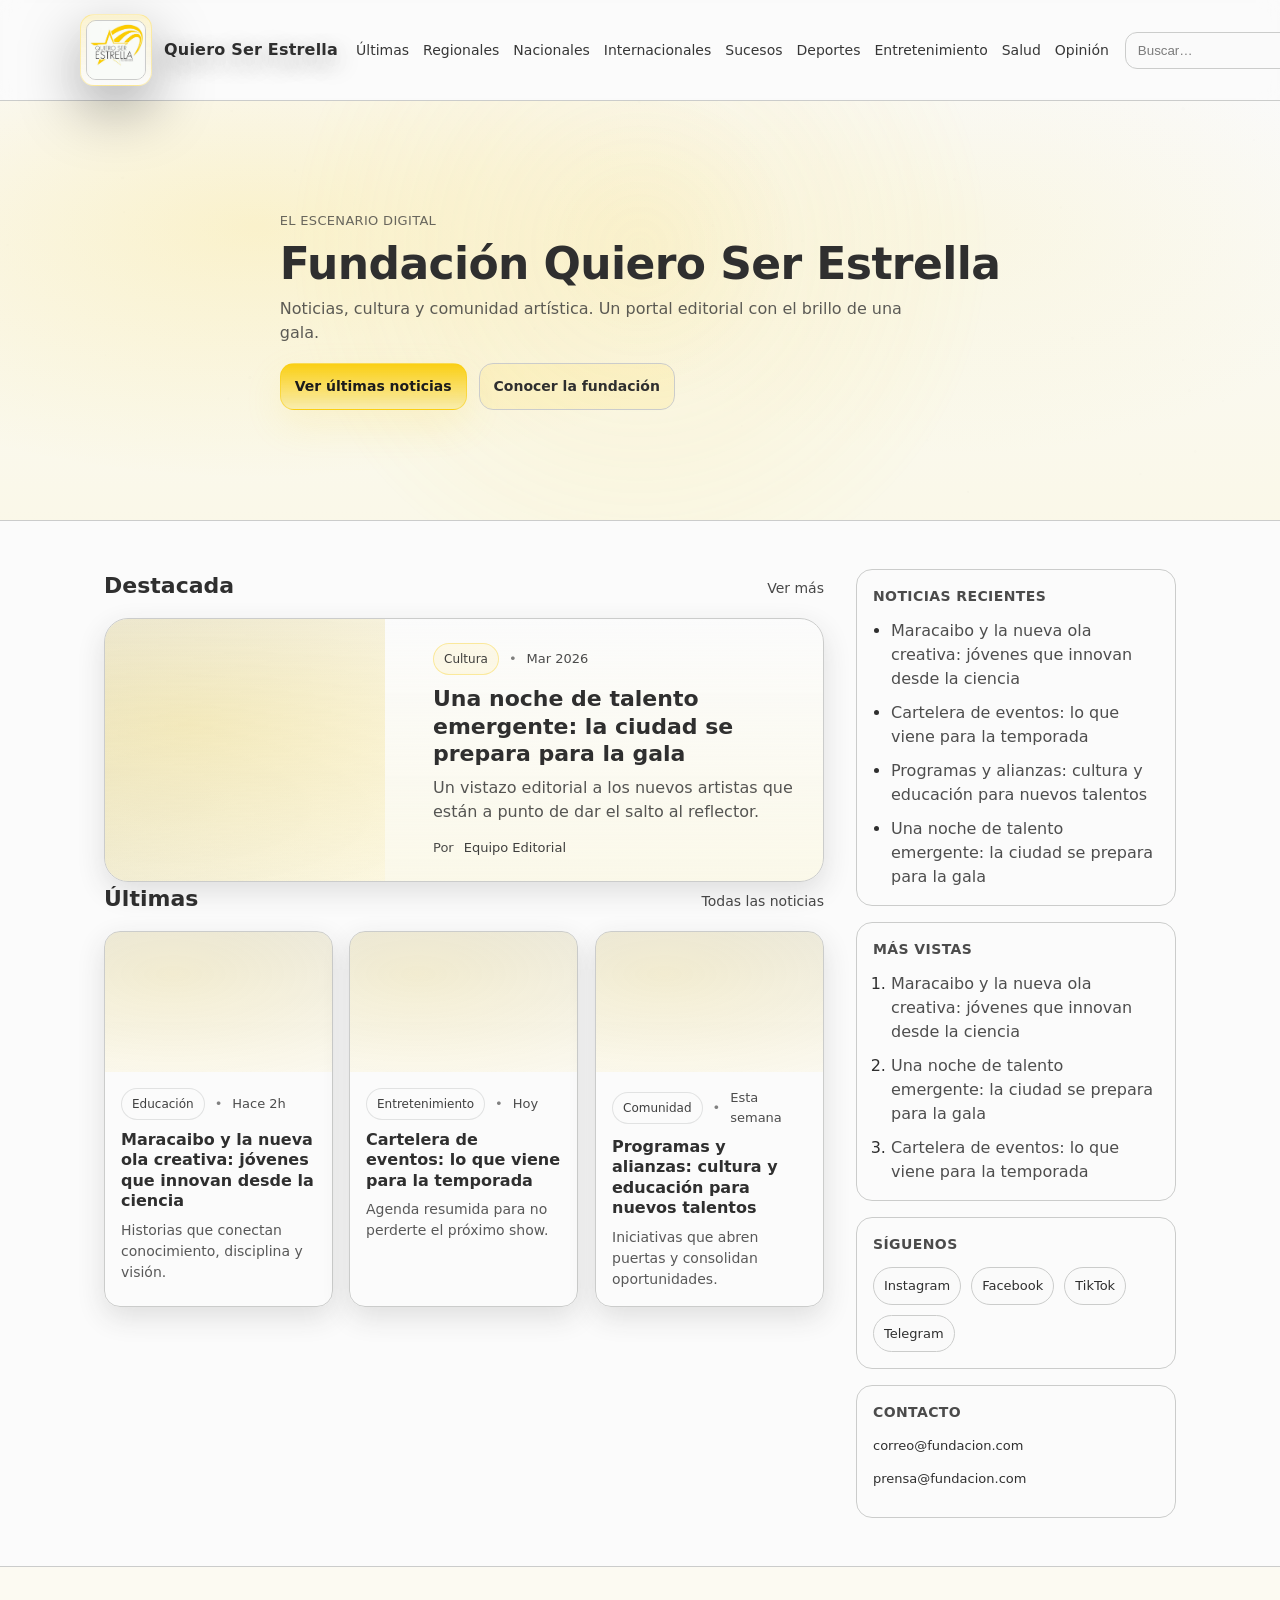
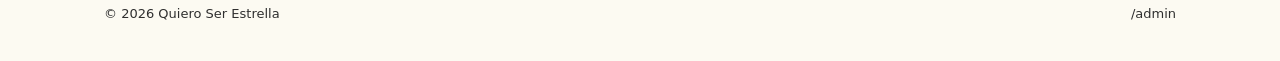
==== index.html @ ea4c4b0c "Mockup inicial: modo claro + logo PNG + mejoras de legibilidad" ====
<!doctype html>
<html lang="es">
<head>
  <meta charset="utf-8" />
  <meta name="viewport" content="width=device-width, initial-scale=1" />
  <title>Quiero Ser Estrella — Portal</title>
  <meta name="description" content="Portal de noticias y cultura de Fundación Quiero Ser Estrella." />
  <link rel="preload" href="./css/tokens.css" as="style" />
  <link rel="stylesheet" href="./css/tokens.css" />
  <link rel="stylesheet" href="./css/base.css" />
  <link rel="stylesheet" href="./css/layout.css" />
  <link rel="stylesheet" href="./css/components.css" />
  <link rel="stylesheet" href="./css/effects.css" />
</head>
<body>
  <a class="skip-link" href="#contenido">Saltar al contenido</a>

  <header class="site-header">
    <div class="container header-inner">
      <a class="brand" href="./">
        <span class="brand-logo-wrap" aria-hidden="true">
          <img class="brand-logo" src="./quieroserestrella-logo.png" alt="" />
        </span>
        <span class="brand-text">Quiero Ser Estrella</span>
      </a>

      <nav class="nav" aria-label="Navegación principal">
        <a class="nav-link" href="#ultimas">Últimas</a>

        <div class="nav-item">
          <a class="nav-link" href="#">Regionales</a>
          <div class="nav-menu" role="menu">
            <a class="nav-menu-link" href="#">Zulia</a>
            <a class="nav-menu-link" href="#">Religión</a>
            <a class="nav-menu-link" href="#">Meteorología</a>
          </div>
        </div>

        <div class="nav-item">
          <a class="nav-link" href="#">Nacionales</a>
          <div class="nav-menu" role="menu">
            <a class="nav-menu-link" href="#">Economía</a>
            <a class="nav-menu-link" href="#">Política</a>
            <a class="nav-menu-link" href="#">Cultura</a>
          </div>
        </div>

        <a class="nav-link" href="#">Internacionales</a>
        <a class="nav-link" href="#">Sucesos</a>

        <div class="nav-item">
          <a class="nav-link" href="#">Deportes</a>
          <div class="nav-menu" role="menu">
            <a class="nav-menu-link" href="#">Béisbol</a>
            <a class="nav-menu-link" href="#">Fútbol</a>
            <a class="nav-menu-link" href="#">Baloncesto</a>
            <a class="nav-menu-link" href="#">Tenis</a>
          </div>
        </div>

        <div class="nav-item">
          <a class="nav-link" href="#">Entretenimiento</a>
          <div class="nav-menu" role="menu">
            <a class="nav-menu-link" href="#">Farándula</a>
            <a class="nav-menu-link" href="#">Música</a>
            <a class="nav-menu-link" href="#">Música Latina</a>
          </div>
        </div>

        <a class="nav-link" href="#">Salud</a>
        <a class="nav-link" href="#">Opinión</a>
      </nav>

      <form class="search" role="search">
        <label class="sr-only" for="q">Buscar</label>
        <input id="q" class="search-input" name="q" type="search" placeholder="Buscar…" autocomplete="off" />
        <button class="search-btn" type="submit">Buscar</button>
      </form>
    </div>
  </header>

  <main id="contenido">
    <section class="hero">
      <canvas class="hero-canvas" data-particles aria-hidden="true"></canvas>
      <div class="container hero-inner">
        <p class="hero-kicker">El escenario digital</p>
        <h1 class="hero-title">Fundación Quiero Ser Estrella</h1>
        <p class="hero-subtitle">Noticias, cultura y comunidad artística. Un portal editorial con el brillo de una gala.</p>
        <div class="hero-actions">
          <a class="btn btn-primary" href="#ultimas">Ver últimas noticias</a>
          <a class="btn btn-ghost" href="#">Conocer la fundación</a>
        </div>
      </div>
    </section>

    <section class="section">
      <div class="container grid-main">
        <div>
          <div class="section-header">
            <h2 class="section-title">Destacada</h2>
            <a class="section-link" href="#">Ver más</a>
          </div>

          <article class="featured" data-tilt>
            <div class="featured-media"></div>
            <div class="featured-body">
              <div class="meta">
                <span class="pill">Cultura</span>
                <span class="meta-dot" aria-hidden="true">•</span>
                <span>Mar 2026</span>
              </div>
              <h3 class="featured-title"><a class="card-link" href="./noticias/gala-talento-emergente.html">Una noche de talento emergente: la ciudad se prepara para la gala</a></h3>
              <p class="featured-excerpt">Un vistazo editorial a los nuevos artistas que están a punto de dar el salto al reflector.</p>
              <div class="meta">Por <a href="#">Equipo Editorial</a></div>
            </div>
          </article>

          <div class="section-header" id="ultimas">
            <h2 class="section-title">Últimas</h2>
            <a class="section-link" href="#">Todas las noticias</a>
          </div>

          <div class="cards">
            <article class="card" data-tilt>
              <div class="card-media"></div>
              <div class="card-body">
                <div class="meta">
                  <span class="pill pill-soft">Educación</span>
                  <span class="meta-dot" aria-hidden="true">•</span>
                  <span>Hace 2h</span>
                </div>
                <h3 class="card-title"><a class="card-link" href="./noticias/maracaibo-robotica.html">Maracaibo y la nueva ola creativa: jóvenes que innovan desde la ciencia</a></h3>
                <p class="card-excerpt">Historias que conectan conocimiento, disciplina y visión.</p>
              </div>
            </article>

            <article class="card" data-tilt>
              <div class="card-media"></div>
              <div class="card-body">
                <div class="meta">
                  <span class="pill pill-soft">Entretenimiento</span>
                  <span class="meta-dot" aria-hidden="true">•</span>
                  <span>Hoy</span>
                </div>
                <h3 class="card-title"><a class="card-link" href="./noticias/cartelera-temporada.html">Cartelera de eventos: lo que viene para la temporada</a></h3>
                <p class="card-excerpt">Agenda resumida para no perderte el próximo show.</p>
              </div>
            </article>

            <article class="card" data-tilt>
              <div class="card-media"></div>
              <div class="card-body">
                <div class="meta">
                  <span class="pill pill-soft">Comunidad</span>
                  <span class="meta-dot" aria-hidden="true">•</span>
                  <span>Esta semana</span>
                </div>
                <h3 class="card-title"><a class="card-link" href="./noticias/alianzas-comunidad.html">Programas y alianzas: cultura y educación para nuevos talentos</a></h3>
                <p class="card-excerpt">Iniciativas que abren puertas y consolidan oportunidades.</p>
              </div>
            </article>
          </div>
        </div>

        <aside class="sidebar" aria-label="Barra lateral">
          <section class="panel">
            <h2 class="panel-title">Noticias recientes</h2>
            <ul class="list">
              <li><a href="./noticias/maracaibo-robotica.html">Maracaibo y la nueva ola creativa: jóvenes que innovan desde la ciencia</a></li>
              <li><a href="./noticias/cartelera-temporada.html">Cartelera de eventos: lo que viene para la temporada</a></li>
              <li><a href="./noticias/alianzas-comunidad.html">Programas y alianzas: cultura y educación para nuevos talentos</a></li>
              <li><a href="./noticias/gala-talento-emergente.html">Una noche de talento emergente: la ciudad se prepara para la gala</a></li>
            </ul>
          </section>

          <section class="panel">
            <h2 class="panel-title">Más vistas</h2>
            <ol class="list list-ordered">
              <li><a href="./noticias/maracaibo-robotica.html">Maracaibo y la nueva ola creativa: jóvenes que innovan desde la ciencia</a></li>
              <li><a href="./noticias/gala-talento-emergente.html">Una noche de talento emergente: la ciudad se prepara para la gala</a></li>
              <li><a href="./noticias/cartelera-temporada.html">Cartelera de eventos: lo que viene para la temporada</a></li>
            </ol>
          </section>

          <section class="panel">
            <h2 class="panel-title">Síguenos</h2>
            <div class="social">
              <a class="social-link" href="#">Instagram</a>
              <a class="social-link" href="#">Facebook</a>
              <a class="social-link" href="#">TikTok</a>
              <a class="social-link" href="#">Telegram</a>
            </div>
          </section>

          <section class="panel">
            <h2 class="panel-title">Contacto</h2>
            <p class="small">correo@fundacion.com</p>
            <p class="small">prensa@fundacion.com</p>
          </section>
        </aside>
      </div>
    </section>
  </main>

  <footer class="site-footer">
    <div class="container footer-inner">
      <p class="small">© <span id="year"></span> Quiero Ser Estrella</p>
      <a class="small" href="#">/admin</a>
    </div>
  </footer>

  <script type="module" src="./js/main.js"></script>
</body>
</html>
---- css/tokens.css ----
:root{
  --bg:#fbfbfb;
  --text:#2f2f2f;
  --spot:#face10;
  --lux:#f8e999;
  --g1:#cbcccb;
  --g2:#9c9e9c;
  --g3:#7c7c7c;
  --cream:#fbf5c9;

  --surface: #fbfbfb;
  --surface-2: #fbf5c9;
  --border: #cbcccb;

  --muted: #2f2f2f;
  --muted-2: #7c7c7c;

  --shadow: 0 20px 60px rgba(47,47,47,.18);
  --shadow-soft: 0 10px 28px rgba(47,47,47,.14);

  --radius-sm: 10px;
  --radius-md: 16px;
  --radius-lg: 24px;

  --space-1: 8px;
  --space-2: 12px;
  --space-3: 16px;
  --space-4: 24px;
  --space-5: 32px;
  --space-6: 48px;

  --container: 1120px;

  --font: ui-sans-serif, system-ui, -apple-system, Segoe UI, Roboto, Ubuntu, Cantarell, Noto Sans, Helvetica, Arial;
  --mono: ui-monospace, SFMono-Regular, Menlo, Monaco, Consolas, "Liberation Mono", "Courier New";

  --focus: 0 0 0 3px rgba(250,206,16,.35);
}

@media (prefers-color-scheme: dark){
  :root{
    --bg:#2f2f2f;
    --text:#fbfbfb;
    --surface: rgba(255,255,255,.04);
    --surface-2: rgba(255,255,255,.06);
    --border: rgba(203,204,204,.18);
    --muted: rgba(251,251,251,.75);
    --muted-2: rgba(251,251,251,.6);
    --shadow: 0 20px 60px rgba(0,0,0,.35);
    --shadow-soft: 0 10px 28px rgba(0,0,0,.22);
  }
}
---- css/tokens.css ----
:root{
  --bg:#fbfbfb;
  --text:#2f2f2f;
  --spot:#face10;
  --lux:#f8e999;
  --g1:#cbcccb;
  --g2:#9c9e9c;
  --g3:#7c7c7c;
  --cream:#fbf5c9;

  --surface: #fbfbfb;
  --surface-2: #fbf5c9;
  --border: #cbcccb;

  --muted: #2f2f2f;
  --muted-2: #7c7c7c;

  --shadow: 0 20px 60px rgba(47,47,47,.18);
  --shadow-soft: 0 10px 28px rgba(47,47,47,.14);

  --radius-sm: 10px;
  --radius-md: 16px;
  --radius-lg: 24px;

  --space-1: 8px;
  --space-2: 12px;
  --space-3: 16px;
  --space-4: 24px;
  --space-5: 32px;
  --space-6: 48px;

  --container: 1120px;

  --font: ui-sans-serif, system-ui, -apple-system, Segoe UI, Roboto, Ubuntu, Cantarell, Noto Sans, Helvetica, Arial;
  --mono: ui-monospace, SFMono-Regular, Menlo, Monaco, Consolas, "Liberation Mono", "Courier New";

  --focus: 0 0 0 3px rgba(250,206,16,.35);
}

@media (prefers-color-scheme: dark){
  :root{
    --bg:#2f2f2f;
    --text:#fbfbfb;
    --surface: rgba(255,255,255,.04);
    --surface-2: rgba(255,255,255,.06);
    --border: rgba(203,204,204,.18);
    --muted: rgba(251,251,251,.75);
    --muted-2: rgba(251,251,251,.6);
    --shadow: 0 20px 60px rgba(0,0,0,.35);
    --shadow-soft: 0 10px 28px rgba(0,0,0,.22);
  }
}
---- css/base.css ----
*{box-sizing:border-box}
html,body{height:100%}
body{
  margin:0;
  font-family:var(--font);
  background:var(--bg);
  color:var(--text);
  line-height:1.5;
}
img{max-width:100%;display:block}
a{color:inherit;text-decoration:none}
a:hover{text-decoration:underline}

.sr-only{position:absolute;width:1px;height:1px;padding:0;margin:-1px;overflow:hidden;clip:rect(0,0,0,0);white-space:nowrap;border:0}

.skip-link{
  position:absolute;
  left:12px;
  top:12px;
  padding:10px 12px;
  border-radius:10px;
  background:var(--text);
  border:1px solid var(--border);
  transform:translateY(-200%);
  z-index:9999;
}
.skip-link:focus{transform:translateY(0); outline:none; box-shadow:var(--focus)}

:focus-visible{outline:none; box-shadow:var(--focus)}

.small{font-size:13px;color:var(--muted)}

@media (prefers-reduced-motion: reduce){
  *{scroll-behavior:auto !important}
}
---- css/layout.css ----
.container{max-width:var(--container);margin:0 auto;padding:0 var(--space-4)}

.site-header{
  position:sticky;
  top:0;
  z-index:100;
  background:rgba(251,251,251,.82);
  backdrop-filter: blur(10px);
  border-bottom:1px solid var(--border);
}

.header-inner{
  display:flex;
  gap:var(--space-3);
  align-items:center;
  justify-content:space-between;
  padding:14px 0;
}

.brand{display:flex;align-items:center;gap:12px;min-width:260px}
.brand-text{
  font-weight:900;
  letter-spacing:.2px;
  font-size:16px;
  line-height:1.1;
  text-shadow: 0 8px 24px rgba(0,0,0,.45);
}

.nav{display:flex;gap:14px;align-items:center}
.nav-link{font-size:14px;color:rgba(47,47,47,.96)}
.nav-link:hover{color:var(--text)}

.nav-item{position:relative}
.nav-menu{
  position:absolute;
  top: calc(100% + 10px);
  left: 0;
  min-width: 200px;
  padding: 10px;
  border-radius: 14px;
  border: 1px solid var(--border);
  background: rgba(251,251,251,.98);
  backdrop-filter: blur(10px);
  box-shadow: var(--shadow);
  display:none;
}
.nav-item:hover .nav-menu{display:block}
.nav-menu-link{
  display:block;
  padding: 10px 10px;
  border-radius: 10px;
  font-size: 14px;
  color: rgba(47,47,47,.86);
}
.nav-menu-link:hover{background: rgba(250,206,16,.14); text-decoration:none; color: var(--text)}

.search{display:flex;gap:10px;align-items:center}

.section{padding:var(--space-6) 0}

.grid-main{
  display:grid;
  grid-template-columns: 1fr 320px;
  gap:var(--space-5);
  align-items:start;
}

.section-header{display:flex;align-items:baseline;justify-content:space-between;gap:16px;margin:0 0 var(--space-3)}
.section-title{margin:0;font-size:22px}
.section-link{font-size:14px;color:rgba(47,47,47,.88)}

.sidebar{position:sticky; top:92px; display:flex; flex-direction:column; gap:var(--space-3)}

.site-footer{border-top:1px solid var(--border); padding:24px 0; background:rgba(251,245,201,.18)}
.footer-inner{display:flex;align-items:center;justify-content:space-between;gap:16px}

@media (max-width: 980px){
  .grid-main{grid-template-columns:1fr}
  .sidebar{position:static}
  .brand{min-width:auto}
  .nav{display:none}
}
---- css/components.css ----
.search-input{
  width:220px;
  padding:10px 12px;
  border-radius:12px;
  border:1px solid var(--border);
  background:rgba(251,251,251,.95);
  color:var(--text);
}
.search-input::placeholder{color:var(--muted-2)}
.search-btn{
  padding:10px 12px;
  border-radius:12px;
  border:1px solid var(--border);
  background:var(--surface);
  color:rgba(47,47,47,.9);
  cursor:pointer;
}
.search-btn:hover{background:rgba(250,206,16,.14)}

.btn{
  display:inline-flex;
  align-items:center;
  justify-content:center;
  padding:12px 14px;
  border-radius:14px;
  border:1px solid var(--border);
  font-weight:650;
  font-size:14px;
  gap:10px;
}

.btn-primary{
  background:linear-gradient(180deg, rgba(250,206,16,.98), rgba(248,233,153,.72));
  color:#1b1b1b;
  border-color:rgba(250,206,16,.55);
  box-shadow: 0 14px 38px rgba(250,206,16,.12);
}
.btn-primary:hover{
  text-decoration:none;
  box-shadow: 0 18px 48px rgba(250,206,16,.18);
}

.btn-ghost{
  background:rgba(250,206,16,.12);
  color:var(--text);
}
.btn-ghost:hover{text-decoration:none;background:rgba(250,206,16,.18)}

.card-link{display:inline;color:inherit;text-decoration:none}
.card-link:hover{text-decoration:underline}

.brand-logo-wrap{
  width:72px;
  height:72px;
  border-radius:14px;
  display:grid;
  place-items:center;
  background: linear-gradient(180deg, rgba(250,206,16,.18), rgba(255,255,255,.02));
  border: 1px solid rgba(250,206,16,.28);
  box-shadow: 0 22px 60px rgba(0,0,0,.34);
  transform-style: preserve-3d;
}

.brand-logo{
  width:60px;
  height:60px;
  border-radius:10px;
  object-fit:cover;
  border:1px solid var(--border);
  transform: translateZ(16px);
}

.brand:hover .brand-logo-wrap{
  border-color: rgba(250,206,16,.35);
  box-shadow: 0 22px 58px rgba(0,0,0,.36);
}

@media (prefers-reduced-motion: no-preference){
  .brand-logo-wrap{
    animation: brandFloat 6.5s ease-in-out infinite;
  }
  @keyframes brandFloat{
    0%,100%{ transform: rotateX(0deg) rotateY(0deg); }
    50%{ transform: rotateX(6deg) rotateY(-8deg); }
  }
}

.pill{
  display:inline-flex;
  align-items:center;
  padding:6px 10px;
  border-radius:999px;
  font-size:12px;
  border:1px solid rgba(250,206,16,.35);
  background:rgba(250,206,16,.08);
  color:rgba(47,47,47,.92);
}

.pill-soft{border-color:rgba(203,204,204,.55);background:rgba(251,251,251,.98)}

.meta{display:flex;gap:10px;align-items:center;color:rgba(47,47,47,.86);font-size:13px}
.meta a{color:rgba(47,47,47,.92)}
.meta-dot{opacity:.7}

.featured{
  display:grid;
  grid-template-columns: 280px 1fr;
  gap:var(--space-4);
  border:1px solid var(--border);
  background:linear-gradient(180deg, rgba(251,251,251,.98), rgba(251,245,201,.35));
  border-radius:var(--radius-lg);
  overflow:hidden;
  box-shadow:var(--shadow-soft);
  transform-style:preserve-3d;
}

.featured-media{
  min-height:220px;
  background:
    radial-gradient(1200px 500px at 30% 40%, rgba(250,206,16,.22), transparent 55%),
    linear-gradient(120deg, rgba(203,204,204,.35), rgba(251,251,251,.4));
}

.featured-body{padding:var(--space-4)}
.featured-title{margin:10px 0 8px;font-size:22px;line-height:1.25}
.featured-excerpt{margin:0 0 14px;color:rgba(47,47,47,.82)}

.cards{display:grid;grid-template-columns:repeat(3, 1fr);gap:var(--space-3)}

.card{
  border:1px solid var(--border);
  background:rgba(251,251,251,.98);
  border-radius:var(--radius-md);
  overflow:hidden;
  box-shadow:var(--shadow-soft);
  transform-style:preserve-3d;
}

.card-media{
  height:140px;
  background:
    radial-gradient(700px 320px at 30% 30%, rgba(250,206,16,.14), transparent 60%),
    linear-gradient(180deg, rgba(203,204,204,.32), rgba(251,251,251,.6));
}

.card-body{padding:var(--space-3)}
.card-title{margin:10px 0 8px;font-size:16px;line-height:1.28}
.card-excerpt{margin:0;color:rgba(47,47,47,.80);font-size:14px}

.panel{
  border:1px solid var(--border);
  border-radius:var(--radius-md);
  padding:16px;
  background:rgba(251,251,251,.98);
}
.panel-title{margin:0 0 12px;font-size:14px;letter-spacing:.4px;text-transform:uppercase;color:rgba(47,47,47,.86)}

.list{margin:0;padding-left:18px;display:flex;flex-direction:column;gap:10px}
.list-ordered{padding-left:18px}
.list a{color:rgba(47,47,47,.85)}
.list a:hover{color:var(--text)}

.social{display:flex;flex-wrap:wrap;gap:10px}
.social-link{
  display:inline-flex;
  padding:8px 10px;
  border-radius:999px;
  border:1px solid var(--border);
  background:rgba(251,251,251,.95);
  font-size:13px;
}
.social-link:hover{text-decoration:none;background:rgba(250,206,16,.14)}

/* Article template */
.article-wrap{display:grid; grid-template-columns: 1fr 320px; gap: var(--space-5); align-items:start}
.article{border:1px solid var(--border); background: rgba(251,251,251,.98); border-radius: var(--radius-lg); overflow:hidden; box-shadow: var(--shadow-soft)}
.article-hero{min-height:220px; background:
  radial-gradient(900px 360px at 30% 35%, rgba(250,206,16,.14), transparent 60%),
  linear-gradient(180deg, rgba(203,204,204,.35), rgba(251,251,251,.65));
}
.article-body{padding: var(--space-5)}
.article-title{margin: 0 0 10px; font-size: 34px; line-height: 1.12; letter-spacing: -.4px}
.article-excerpt{margin: 0 0 18px; color: rgba(47,47,47,.84)}
.prose{color: rgba(47,47,47,.88); font-size: 16px}
.prose p{margin: 0 0 14px}
.prose h2{margin: 26px 0 10px; font-size: 22px}
.prose blockquote{margin: 18px 0; padding: 12px 14px; border-left: 3px solid rgba(250,206,16,.55); background: rgba(251,245,201,.55); border-radius: 10px; color: rgba(47,47,47,.92)}

.tags{display:flex; flex-wrap:wrap; gap:10px; margin-top: 14px}

.author-box{margin-top: 22px; padding: 14px; border: 1px solid var(--border); border-radius: 16px; background: rgba(251,245,201,.35)}
.author-name{margin: 0 0 4px; font-weight: 750}
.author-bio{margin: 0; color: rgba(47,47,47,.72); font-size: 14px}

.related{margin-top: 22px}
.related h2{margin:0 0 10px; font-size: 14px; letter-spacing:.4px; text-transform:uppercase; color: rgba(47,47,47,.86)}
.related a{color: rgba(47,47,47,.86)}

@media (max-width: 980px){
  .article-wrap{grid-template-columns:1fr}
  .article-title{font-size: 28px}
  .brand-logo-wrap{width: 60px; height: 60px}
  .brand-logo{width: 52px; height: 52px}
}

@media (max-width: 980px){
  .search{display:none}
  .cards{grid-template-columns:1fr}
  .featured{grid-template-columns:1fr}
}
---- css/effects.css ----
.hero{
  position:relative;
  min-height: 420px;
  display:flex;
  align-items:center;
  overflow:hidden;
  border-bottom:1px solid var(--border);
  background:
    radial-gradient(900px 420px at 20% 30%, rgba(250,206,16,.18), transparent 60%),
    radial-gradient(700px 380px at 75% 30%, rgba(248,233,153,.18), transparent 60%),
    linear-gradient(180deg, rgba(251,251,251,1), rgba(251,245,201,.35));
}

.hero::before{
  content:"";
  position:absolute;
  inset:-2px;
  background: radial-gradient(circle at 50% 35%, rgba(250,206,16,.22), transparent 50%);
  mix-blend-mode: multiply;
  opacity: .55;
  pointer-events:none;
  filter: blur(1px);
  animation: heroGlow 7.5s ease-in-out infinite;
}

@keyframes heroGlow{
  0%, 100%{ opacity: .42; transform: translate3d(0,0,0) scale(1); }
  50%{ opacity: .58; transform: translate3d(0,-2px,0) scale(1.02); }
}

.hero-inner{position:relative; z-index:2; padding:56px 0}
.hero-kicker{margin:0 0 10px; color:rgba(47,47,47,.72); letter-spacing:.32px; text-transform:uppercase; font-size:13px}
.hero-title{margin:0 0 10px; font-size:44px; line-height:1.07; letter-spacing:-.6px}
.hero-subtitle{max-width: 62ch; margin:0 0 18px; color:rgba(47,47,47,.78)}
.hero-actions{display:flex; gap:12px; flex-wrap:wrap}

.hero-canvas{
  position:absolute;
  inset:0;
  width:100%;
  height:100%;
  z-index:1;
  opacity:.55;
  pointer-events:none;
}

/* 3D stage perspective wrapper */
.section{perspective: 1200px}

[data-tilt]{
  transform: translateZ(0);
  will-change: transform;
  transition: transform 180ms ease, box-shadow 180ms ease;
}

@media (prefers-reduced-motion: reduce){
  .hero::before{opacity:.65; animation:none}
  [data-tilt]{transition:none !important}
}

@media (max-width: 980px){
  .hero{min-height: 380px}
  .hero-title{font-size:36px}
}
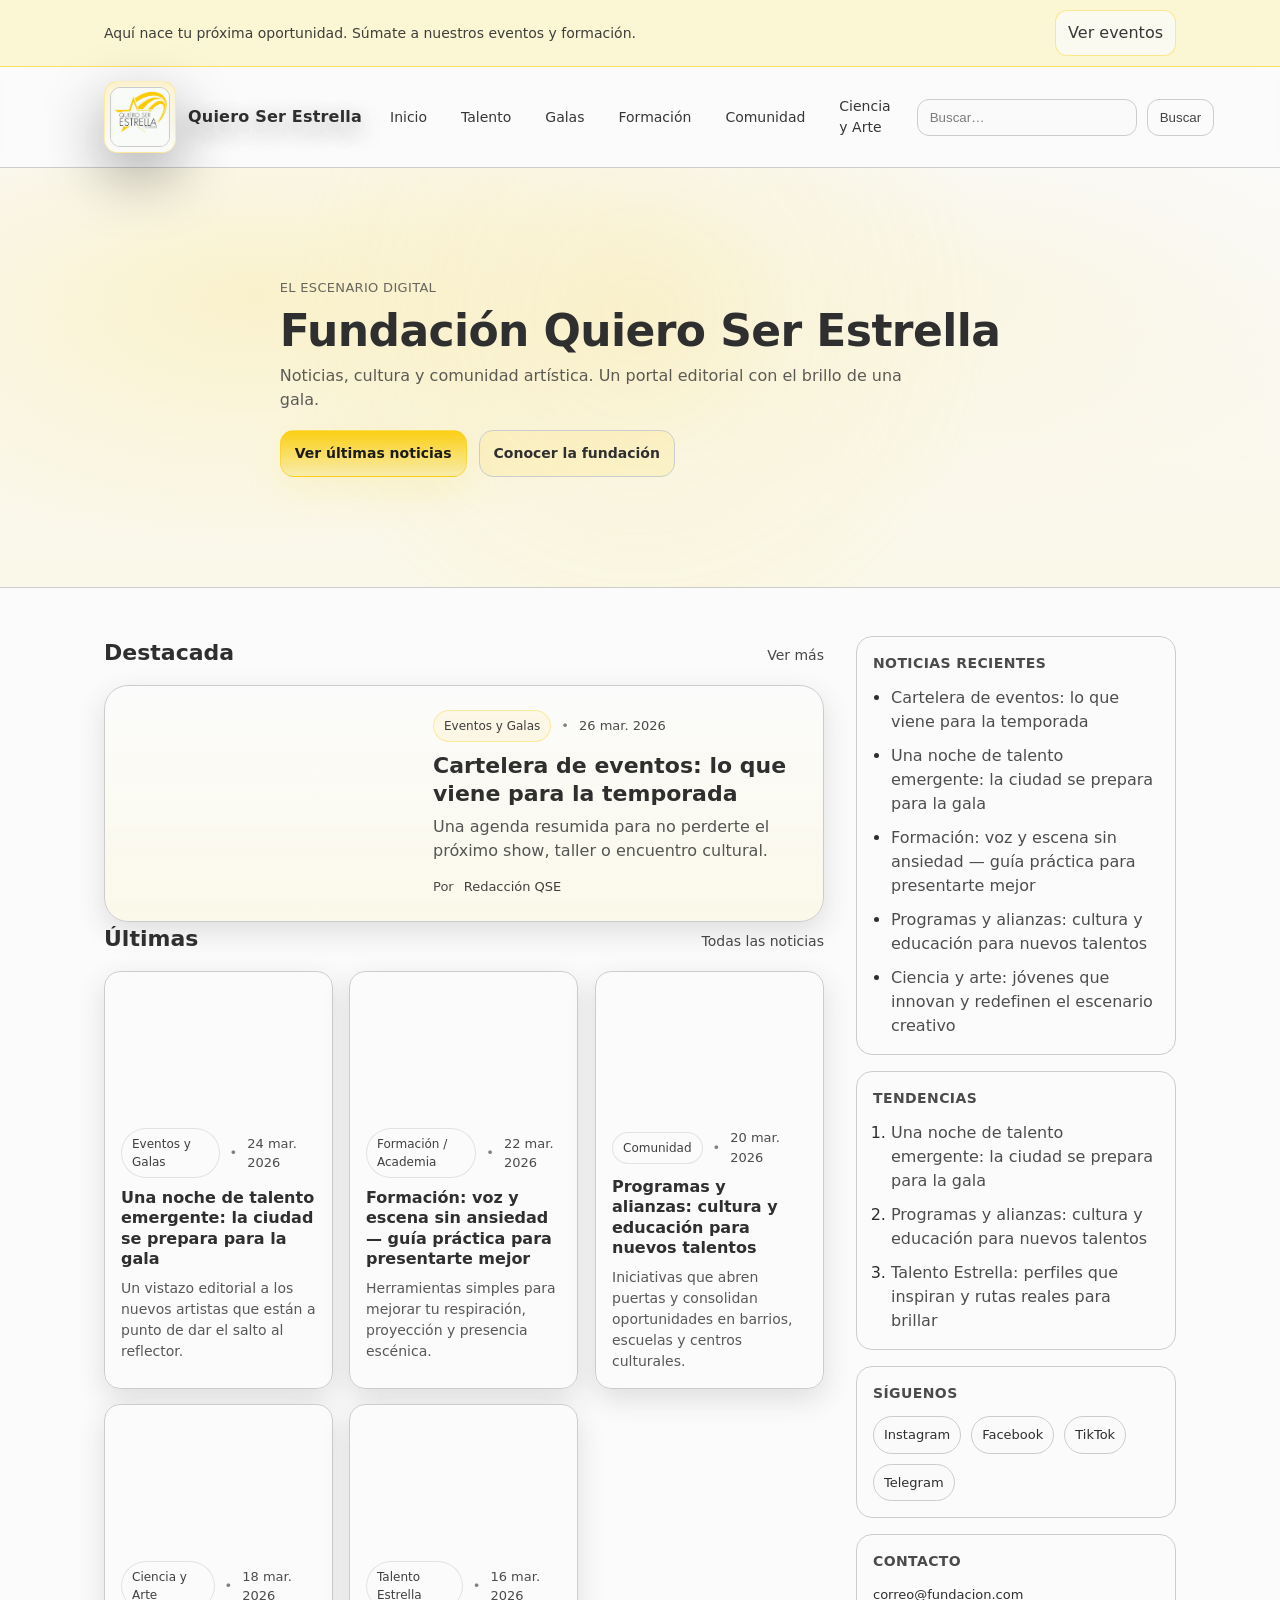
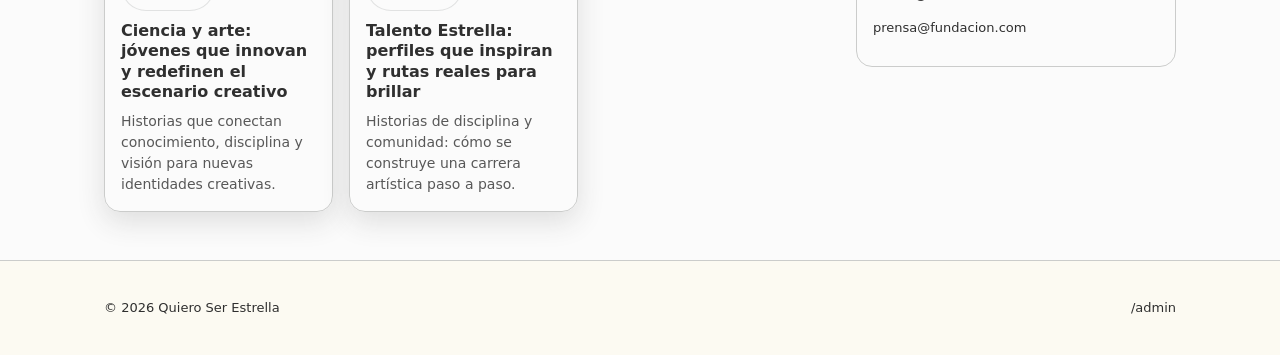
==== commit cca64366: "SPA: hash router + render dinámico + banner + admin demo - Convertir index.html en app shell SPA con" ====
--- a/index.html
+++ b/index.html
@@ -2,7 +2,7 @@
 <html lang="es">
 <head>
   <meta charset="utf-8" />
-  <meta name="viewport" content="width=device-width, initial-scale=1" />
+  <meta name="viewport" content="width=device-width, initial-scale=1, viewport-fit=cover" />
   <title>Quiero Ser Estrella — Portal</title>
   <meta name="description" content="Portal de noticias y cultura de Fundación Quiero Ser Estrella." />
   <link rel="preload" href="./css/tokens.css" as="style" />
@@ -15,9 +15,16 @@
 <body>
   <a class="skip-link" href="#contenido">Saltar al contenido</a>
 
+  <div class="top-banner" role="region" aria-label="Anuncio">
+    <div class="container top-banner-inner">
+      <p class="top-banner-text">Aquí nace tu próxima oportunidad. Súmate a nuestros eventos y formación.</p>
+      <a class="top-banner-cta" href="#/categoria/eventos-y-galas">Ver eventos</a>
+    </div>
+  </div>
+
   <header class="site-header">
     <div class="container header-inner">
-      <a class="brand" href="./">
+      <a class="brand" href="#/">
         <span class="brand-logo-wrap" aria-hidden="true">
           <img class="brand-logo" src="./quieroserestrella-logo.png" alt="" />
         </span>
@@ -25,50 +32,13 @@
       </a>
 
       <nav class="nav" aria-label="Navegación principal">
-        <a class="nav-link" href="#ultimas">Últimas</a>
+        <a class="nav-link" href="#/">Inicio</a>
 
-        <div class="nav-item">
-          <a class="nav-link" href="#">Regionales</a>
-          <div class="nav-menu" role="menu">
-            <a class="nav-menu-link" href="#">Zulia</a>
-            <a class="nav-menu-link" href="#">Religión</a>
-            <a class="nav-menu-link" href="#">Meteorología</a>
-          </div>
-        </div>
-
-        <div class="nav-item">
-          <a class="nav-link" href="#">Nacionales</a>
-          <div class="nav-menu" role="menu">
-            <a class="nav-menu-link" href="#">Economía</a>
-            <a class="nav-menu-link" href="#">Política</a>
-            <a class="nav-menu-link" href="#">Cultura</a>
-          </div>
-        </div>
-
-        <a class="nav-link" href="#">Internacionales</a>
-        <a class="nav-link" href="#">Sucesos</a>
-
-        <div class="nav-item">
-          <a class="nav-link" href="#">Deportes</a>
-          <div class="nav-menu" role="menu">
-            <a class="nav-menu-link" href="#">Béisbol</a>
-            <a class="nav-menu-link" href="#">Fútbol</a>
-            <a class="nav-menu-link" href="#">Baloncesto</a>
-            <a class="nav-menu-link" href="#">Tenis</a>
-          </div>
-        </div>
-
-        <div class="nav-item">
-          <a class="nav-link" href="#">Entretenimiento</a>
-          <div class="nav-menu" role="menu">
-            <a class="nav-menu-link" href="#">Farándula</a>
-            <a class="nav-menu-link" href="#">Música</a>
-            <a class="nav-menu-link" href="#">Música Latina</a>
-          </div>
-        </div>
-
-        <a class="nav-link" href="#">Salud</a>
-        <a class="nav-link" href="#">Opinión</a>
+        <a class="nav-link" href="#/categoria/talento-estrella">Talento</a>
+        <a class="nav-link" href="#/categoria/eventos-y-galas">Galas</a>
+        <a class="nav-link" href="#/categoria/formacion-academia">Formación</a>
+        <a class="nav-link" href="#/categoria/comunidad">Comunidad</a>
+        <a class="nav-link" href="#/categoria/ciencia-y-arte">Ciencia y Arte</a>
       </nav>
 
       <form class="search" role="search">
@@ -87,125 +57,21 @@
         <h1 class="hero-title">Fundación Quiero Ser Estrella</h1>
         <p class="hero-subtitle">Noticias, cultura y comunidad artística. Un portal editorial con el brillo de una gala.</p>
         <div class="hero-actions">
-          <a class="btn btn-primary" href="#ultimas">Ver últimas noticias</a>
+          <a class="btn btn-primary" href="#/">Ver últimas noticias</a>
           <a class="btn btn-ghost" href="#">Conocer la fundación</a>
         </div>
       </div>
     </section>
 
     <section class="section">
-      <div class="container grid-main">
-        <div>
-          <div class="section-header">
-            <h2 class="section-title">Destacada</h2>
-            <a class="section-link" href="#">Ver más</a>
-          </div>
-
-          <article class="featured" data-tilt>
-            <div class="featured-media"></div>
-            <div class="featured-body">
-              <div class="meta">
-                <span class="pill">Cultura</span>
-                <span class="meta-dot" aria-hidden="true">•</span>
-                <span>Mar 2026</span>
-              </div>
-              <h3 class="featured-title"><a class="card-link" href="./noticias/gala-talento-emergente.html">Una noche de talento emergente: la ciudad se prepara para la gala</a></h3>
-              <p class="featured-excerpt">Un vistazo editorial a los nuevos artistas que están a punto de dar el salto al reflector.</p>
-              <div class="meta">Por <a href="#">Equipo Editorial</a></div>
-            </div>
-          </article>
-
-          <div class="section-header" id="ultimas">
-            <h2 class="section-title">Últimas</h2>
-            <a class="section-link" href="#">Todas las noticias</a>
-          </div>
-
-          <div class="cards">
-            <article class="card" data-tilt>
-              <div class="card-media"></div>
-              <div class="card-body">
-                <div class="meta">
-                  <span class="pill pill-soft">Educación</span>
-                  <span class="meta-dot" aria-hidden="true">•</span>
-                  <span>Hace 2h</span>
-                </div>
-                <h3 class="card-title"><a class="card-link" href="./noticias/maracaibo-robotica.html">Maracaibo y la nueva ola creativa: jóvenes que innovan desde la ciencia</a></h3>
-                <p class="card-excerpt">Historias que conectan conocimiento, disciplina y visión.</p>
-              </div>
-            </article>
-
-            <article class="card" data-tilt>
-              <div class="card-media"></div>
-              <div class="card-body">
-                <div class="meta">
-                  <span class="pill pill-soft">Entretenimiento</span>
-                  <span class="meta-dot" aria-hidden="true">•</span>
-                  <span>Hoy</span>
-                </div>
-                <h3 class="card-title"><a class="card-link" href="./noticias/cartelera-temporada.html">Cartelera de eventos: lo que viene para la temporada</a></h3>
-                <p class="card-excerpt">Agenda resumida para no perderte el próximo show.</p>
-              </div>
-            </article>
-
-            <article class="card" data-tilt>
-              <div class="card-media"></div>
-              <div class="card-body">
-                <div class="meta">
-                  <span class="pill pill-soft">Comunidad</span>
-                  <span class="meta-dot" aria-hidden="true">•</span>
-                  <span>Esta semana</span>
-                </div>
-                <h3 class="card-title"><a class="card-link" href="./noticias/alianzas-comunidad.html">Programas y alianzas: cultura y educación para nuevos talentos</a></h3>
-                <p class="card-excerpt">Iniciativas que abren puertas y consolidan oportunidades.</p>
-              </div>
-            </article>
-          </div>
-        </div>
-
-        <aside class="sidebar" aria-label="Barra lateral">
-          <section class="panel">
-            <h2 class="panel-title">Noticias recientes</h2>
-            <ul class="list">
-              <li><a href="./noticias/maracaibo-robotica.html">Maracaibo y la nueva ola creativa: jóvenes que innovan desde la ciencia</a></li>
-              <li><a href="./noticias/cartelera-temporada.html">Cartelera de eventos: lo que viene para la temporada</a></li>
-              <li><a href="./noticias/alianzas-comunidad.html">Programas y alianzas: cultura y educación para nuevos talentos</a></li>
-              <li><a href="./noticias/gala-talento-emergente.html">Una noche de talento emergente: la ciudad se prepara para la gala</a></li>
-            </ul>
-          </section>
-
-          <section class="panel">
-            <h2 class="panel-title">Más vistas</h2>
-            <ol class="list list-ordered">
-              <li><a href="./noticias/maracaibo-robotica.html">Maracaibo y la nueva ola creativa: jóvenes que innovan desde la ciencia</a></li>
-              <li><a href="./noticias/gala-talento-emergente.html">Una noche de talento emergente: la ciudad se prepara para la gala</a></li>
-              <li><a href="./noticias/cartelera-temporada.html">Cartelera de eventos: lo que viene para la temporada</a></li>
-            </ol>
-          </section>
-
-          <section class="panel">
-            <h2 class="panel-title">Síguenos</h2>
-            <div class="social">
-              <a class="social-link" href="#">Instagram</a>
-              <a class="social-link" href="#">Facebook</a>
-              <a class="social-link" href="#">TikTok</a>
-              <a class="social-link" href="#">Telegram</a>
-            </div>
-          </section>
-
-          <section class="panel">
-            <h2 class="panel-title">Contacto</h2>
-            <p class="small">correo@fundacion.com</p>
-            <p class="small">prensa@fundacion.com</p>
-          </section>
-        </aside>
-      </div>
+      <div class="container" id="app"></div>
     </section>
   </main>
 
   <footer class="site-footer">
     <div class="container footer-inner">
       <p class="small">© <span id="year"></span> Quiero Ser Estrella</p>
-      <a class="small" href="#">/admin</a>
+      <a class="small" href="./admin.html">/admin</a>
     </div>
   </footer>
 
--- a/css/base.css
+++ b/css/base.css
@@ -1,5 +1,6 @@
 *{box-sizing:border-box}
 html,body{height:100%}
+html{-webkit-text-size-adjust:100%}
 body{
   margin:0;
   font-family:var(--font);
--- a/css/layout.css
+++ b/css/layout.css
@@ -1,4 +1,63 @@
 .container{max-width:var(--container);margin:0 auto;padding:0 var(--space-4)}
+
+.top-banner{
+  border-bottom: 1px solid rgba(250,206,16,.55);
+  background: rgba(251,245,201,.78);
+}
+
+.top-banner-inner{
+  display:flex;
+  align-items:center;
+  justify-content:space-between;
+  gap: 14px;
+  padding: 10px 0;
+}
+
+.top-banner-text{
+  margin:0;
+  color: rgba(47,47,47,.92);
+  font-size: 14px;
+}
+
+.top-banner-cta{
+  position:relative;
+  display:inline-flex;
+  align-items:center;
+  gap:10px;
+  padding: 10px 12px;
+  border-radius: 12px;
+  color: rgba(47,47,47,.96);
+  background: rgba(251,251,251,.72);
+  border: 1px solid rgba(250,206,16,.45);
+  transition: transform 160ms ease, box-shadow 160ms ease, background 160ms ease;
+}
+
+.top-banner-cta::after{
+  content:"";
+  position:absolute;
+  left:12px;
+  right:12px;
+  bottom:8px;
+  height:2px;
+  border-radius:999px;
+  background: rgba(250,206,16,.85);
+  transform: scaleX(0);
+  transform-origin:left;
+  transition: transform 160ms ease;
+}
+
+.top-banner-cta:hover,
+.top-banner-cta:focus-visible{
+  text-decoration:none;
+  background: rgba(250,206,16,.12);
+  transform: translateY(-1px);
+  box-shadow: 0 14px 30px rgba(47,47,47,.10);
+}
+
+.top-banner-cta:hover::after,
+.top-banner-cta:focus-visible::after{
+  transform: scaleX(1);
+}
 
 .site-header{
   position:sticky;
@@ -29,6 +88,40 @@
 .nav{display:flex;gap:14px;align-items:center}
 .nav-link{font-size:14px;color:rgba(47,47,47,.96)}
 .nav-link:hover{color:var(--text)}
+
+.nav-link{
+  position:relative;
+  padding:10px 10px;
+  border-radius:12px;
+  transition: transform 160ms ease, box-shadow 160ms ease, background 160ms ease;
+}
+
+.nav-link::after{
+  content:"";
+  position:absolute;
+  left:10px;
+  right:10px;
+  bottom:6px;
+  height:2px;
+  border-radius:999px;
+  background:rgba(250,206,16,.85);
+  transform: scaleX(0);
+  transform-origin:left;
+  transition: transform 160ms ease;
+}
+
+.nav-link:hover,
+.nav-link:focus-visible{
+  text-decoration:none;
+  background: rgba(250,206,16,.10);
+  transform: translateY(-1px);
+  box-shadow: 0 14px 30px rgba(47,47,47,.10);
+}
+
+.nav-link:hover::after,
+.nav-link:focus-visible::after{
+  transform: scaleX(1);
+}
 
 .nav-item{position:relative}
 .nav-menu{
@@ -51,8 +144,27 @@
   border-radius: 10px;
   font-size: 14px;
   color: rgba(47,47,47,.86);
-}
-.nav-menu-link:hover{background: rgba(250,206,16,.14); text-decoration:none; color: var(--text)}
+  transition: transform 160ms ease, box-shadow 160ms ease, background 160ms ease;
+}
+.nav-menu-link:hover,
+.nav-menu-link:focus-visible{
+  background: rgba(250,206,16,.14);
+  text-decoration:none;
+  color: var(--text);
+  transform: translateY(-1px);
+  box-shadow: 0 12px 26px rgba(47,47,47,.10);
+}
+
+@media (prefers-reduced-motion: reduce){
+  .nav-link,
+  .nav-menu-link{
+    transition:none;
+    transform:none !important;
+  }
+  .nav-link::after{transition:none}
+  .top-banner-cta{transition:none; transform:none !important}
+  .top-banner-cta::after{transition:none}
+}
 
 .search{display:flex;gap:10px;align-items:center}
 
@@ -79,4 +191,20 @@
   .sidebar{position:static}
   .brand{min-width:auto}
   .nav{display:none}
-}
+  .header-inner{gap:12px}
+  .brand-text{font-size:15px}
+  .top-banner-inner{flex-direction:column; align-items:flex-start}
+  .top-banner-cta{width:100%; justify-content:center}
+}
+
+@media (max-width: 420px){
+  .header-inner{flex-wrap:wrap}
+  .brand{width:100%; justify-content:flex-start}
+}
+
+@supports (padding: max(0px)){
+  .container{
+    padding-left: max(var(--space-4), env(safe-area-inset-left));
+    padding-right: max(var(--space-4), env(safe-area-inset-right));
+  }
+}
--- a/css/components.css
+++ b/css/components.css
@@ -27,6 +27,7 @@
   font-weight:650;
   font-size:14px;
   gap:10px;
+  transition: transform 160ms ease, box-shadow 160ms ease, filter 160ms ease;
 }
 
 .btn-primary{
@@ -37,7 +38,16 @@
 }
 .btn-primary:hover{
   text-decoration:none;
+  transform: translateY(-1px);
+  filter: saturate(1.05);
   box-shadow: 0 18px 48px rgba(250,206,16,.18);
+}
+
+.btn-primary:focus-visible{
+  text-decoration:none;
+  transform: translateY(-1px);
+  filter: saturate(1.05);
+  box-shadow: 0 18px 48px rgba(250,206,16,.18), var(--focus);
 }
 
 .btn-ghost{
@@ -46,8 +56,18 @@
 }
 .btn-ghost:hover{text-decoration:none;background:rgba(250,206,16,.18)}
 
+.btn-ghost:hover,
+.btn-ghost:focus-visible{
+  transform: translateY(-1px);
+  box-shadow: 0 14px 30px rgba(47,47,47,.10);
+}
+
 .card-link{display:inline;color:inherit;text-decoration:none}
-.card-link:hover{text-decoration:underline}
+.card-link:hover{
+  text-decoration:underline;
+  text-decoration-color: rgba(250,206,16,.85);
+  text-underline-offset: 3px;
+}
 
 .brand-logo-wrap{
   width:72px;
@@ -75,6 +95,17 @@
   box-shadow: 0 22px 58px rgba(0,0,0,.36);
 }
 
+.brand{
+  border-radius:16px;
+  transition: transform 160ms ease;
+}
+
+.brand:hover,
+.brand:focus-visible{
+  text-decoration:none;
+  transform: translateY(-1px);
+}
+
 @media (prefers-reduced-motion: no-preference){
   .brand-logo-wrap{
     animation: brandFloat 6.5s ease-in-out infinite;
@@ -94,6 +125,15 @@
   border:1px solid rgba(250,206,16,.35);
   background:rgba(250,206,16,.08);
   color:rgba(47,47,47,.92);
+  transition: transform 160ms ease, box-shadow 160ms ease, background 160ms ease;
+}
+
+.pill:hover,
+.pill:focus-visible{
+  text-decoration:none;
+  transform: translateY(-1px);
+  background: rgba(250,206,16,.14);
+  box-shadow: 0 12px 26px rgba(47,47,47,.10);
 }
 
 .pill-soft{border-color:rgba(203,204,204,.55);background:rgba(251,251,251,.98)}
@@ -112,6 +152,14 @@
   overflow:hidden;
   box-shadow:var(--shadow-soft);
   transform-style:preserve-3d;
+  transition: transform 180ms ease, box-shadow 180ms ease, border-color 180ms ease;
+}
+
+.featured:hover,
+.featured:focus-within{
+  transform: translateY(-2px);
+  border-color: rgba(250,206,16,.45);
+  box-shadow: 0 20px 56px rgba(47,47,47,.16);
 }
 
 .featured-media{
@@ -134,6 +182,14 @@
   overflow:hidden;
   box-shadow:var(--shadow-soft);
   transform-style:preserve-3d;
+  transition: transform 180ms ease, box-shadow 180ms ease, border-color 180ms ease;
+}
+
+.card:hover,
+.card:focus-within{
+  transform: translateY(-2px);
+  border-color: rgba(250,206,16,.42);
+  box-shadow: 0 18px 52px rgba(47,47,47,.14);
 }
 
 .card-media{
@@ -152,6 +208,13 @@
   border-radius:var(--radius-md);
   padding:16px;
   background:rgba(251,251,251,.98);
+  transition: transform 180ms ease, box-shadow 180ms ease, border-color 180ms ease;
+}
+
+.panel:hover{
+  transform: translateY(-1px);
+  border-color: rgba(250,206,16,.30);
+  box-shadow: 0 16px 44px rgba(47,47,47,.12);
 }
 .panel-title{margin:0 0 12px;font-size:14px;letter-spacing:.4px;text-transform:uppercase;color:rgba(47,47,47,.86)}
 
@@ -168,8 +231,28 @@
   border:1px solid var(--border);
   background:rgba(251,251,251,.95);
   font-size:13px;
+  transition: transform 160ms ease, box-shadow 160ms ease, background 160ms ease, border-color 160ms ease;
 }
 .social-link:hover{text-decoration:none;background:rgba(250,206,16,.14)}
+
+.social-link:hover,
+.social-link:focus-visible{
+  transform: translateY(-1px);
+  border-color: rgba(250,206,16,.35);
+  box-shadow: 0 12px 26px rgba(47,47,47,.10);
+}
+
+@media (prefers-reduced-motion: reduce){
+  .btn,
+  .pill,
+  .featured,
+  .card,
+  .panel,
+  .social-link{
+    transition:none;
+    transform:none !important;
+  }
+}
 
 /* Article template */
 .article-wrap{display:grid; grid-template-columns: 1fr 320px; gap: var(--space-5); align-items:start}
